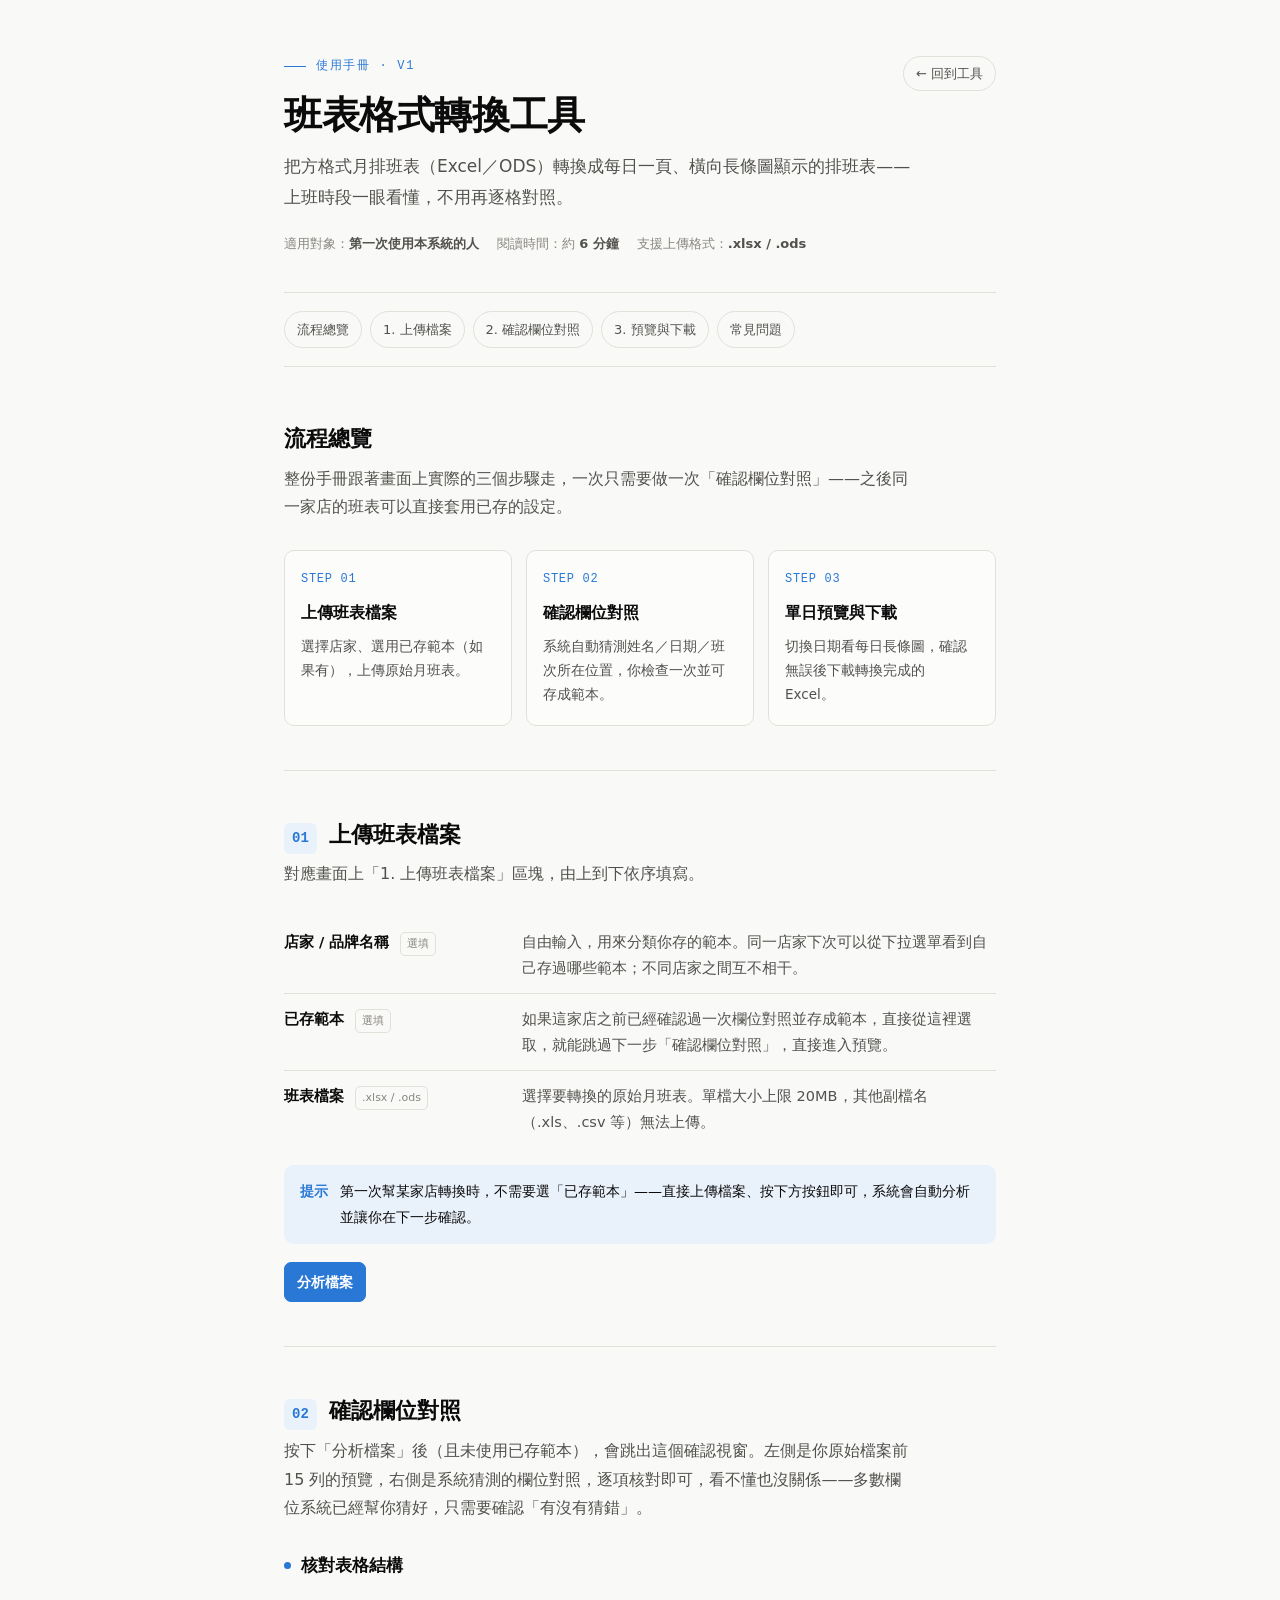
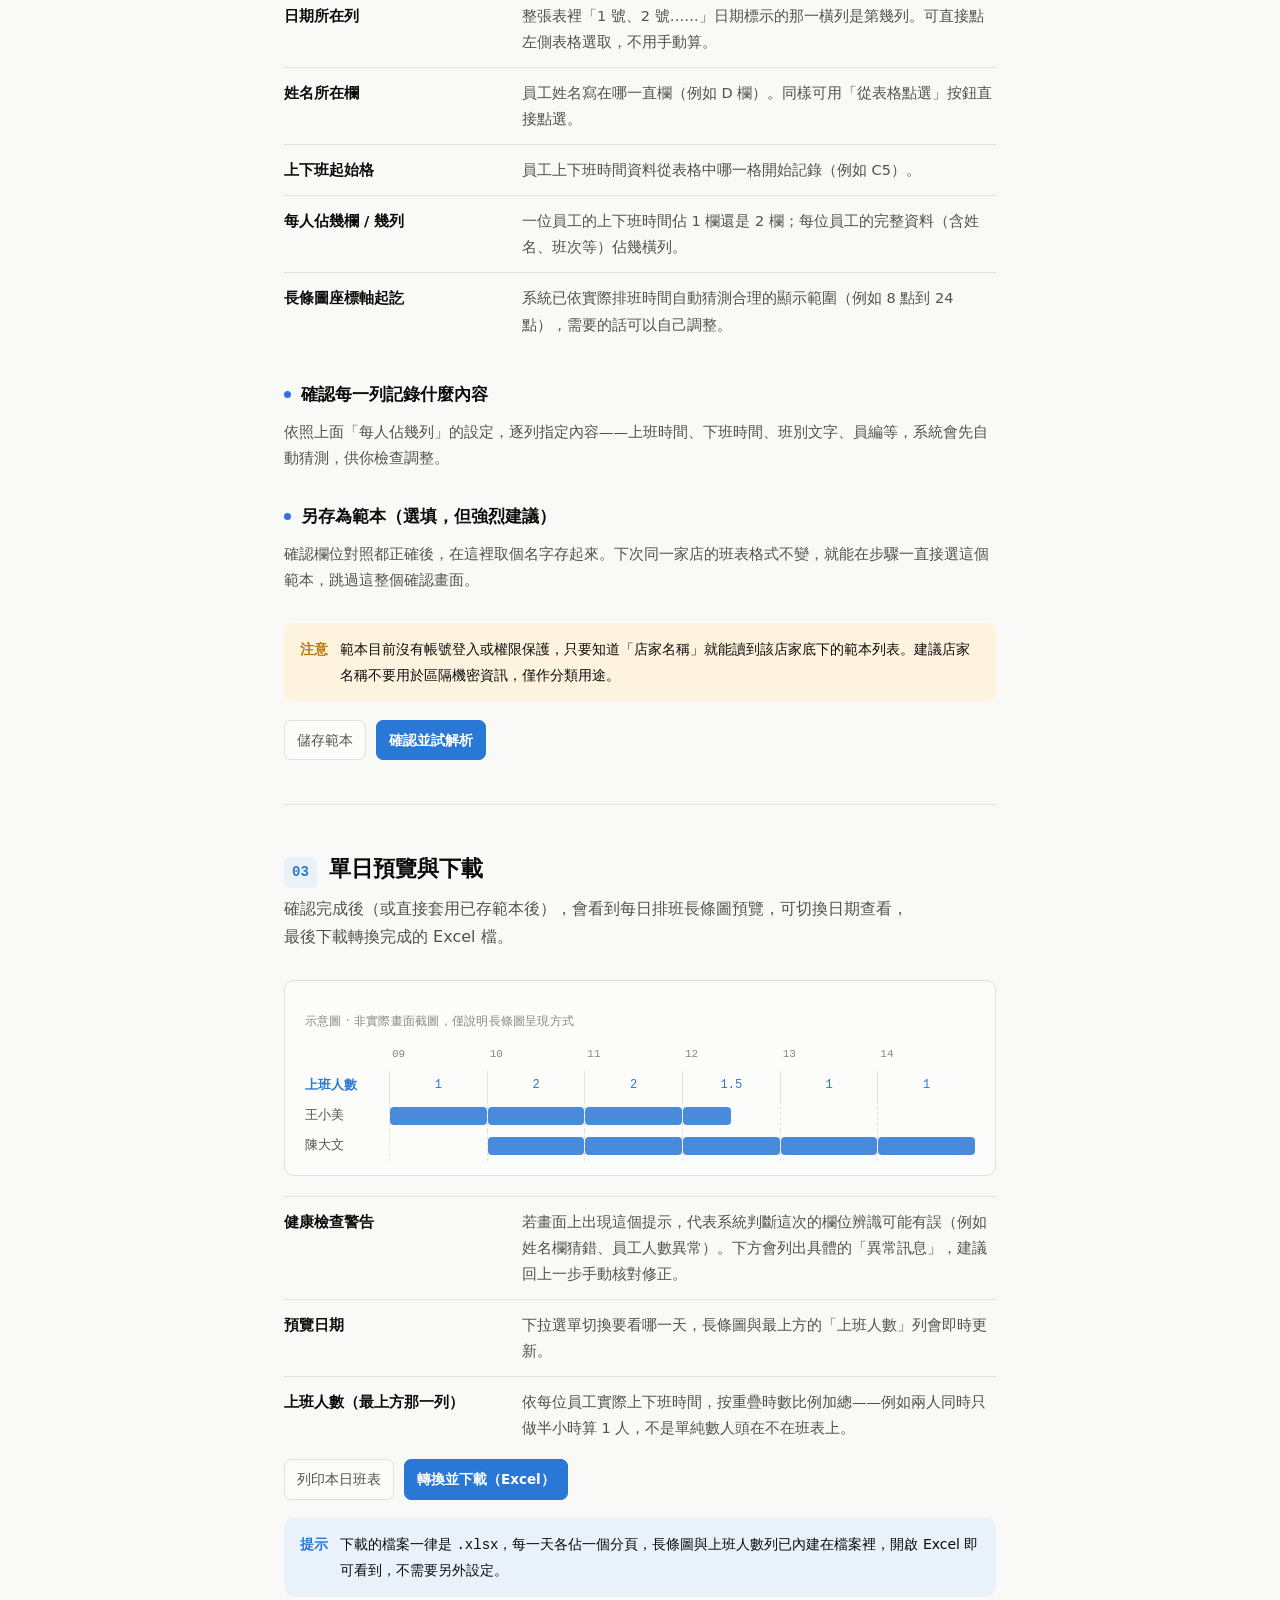
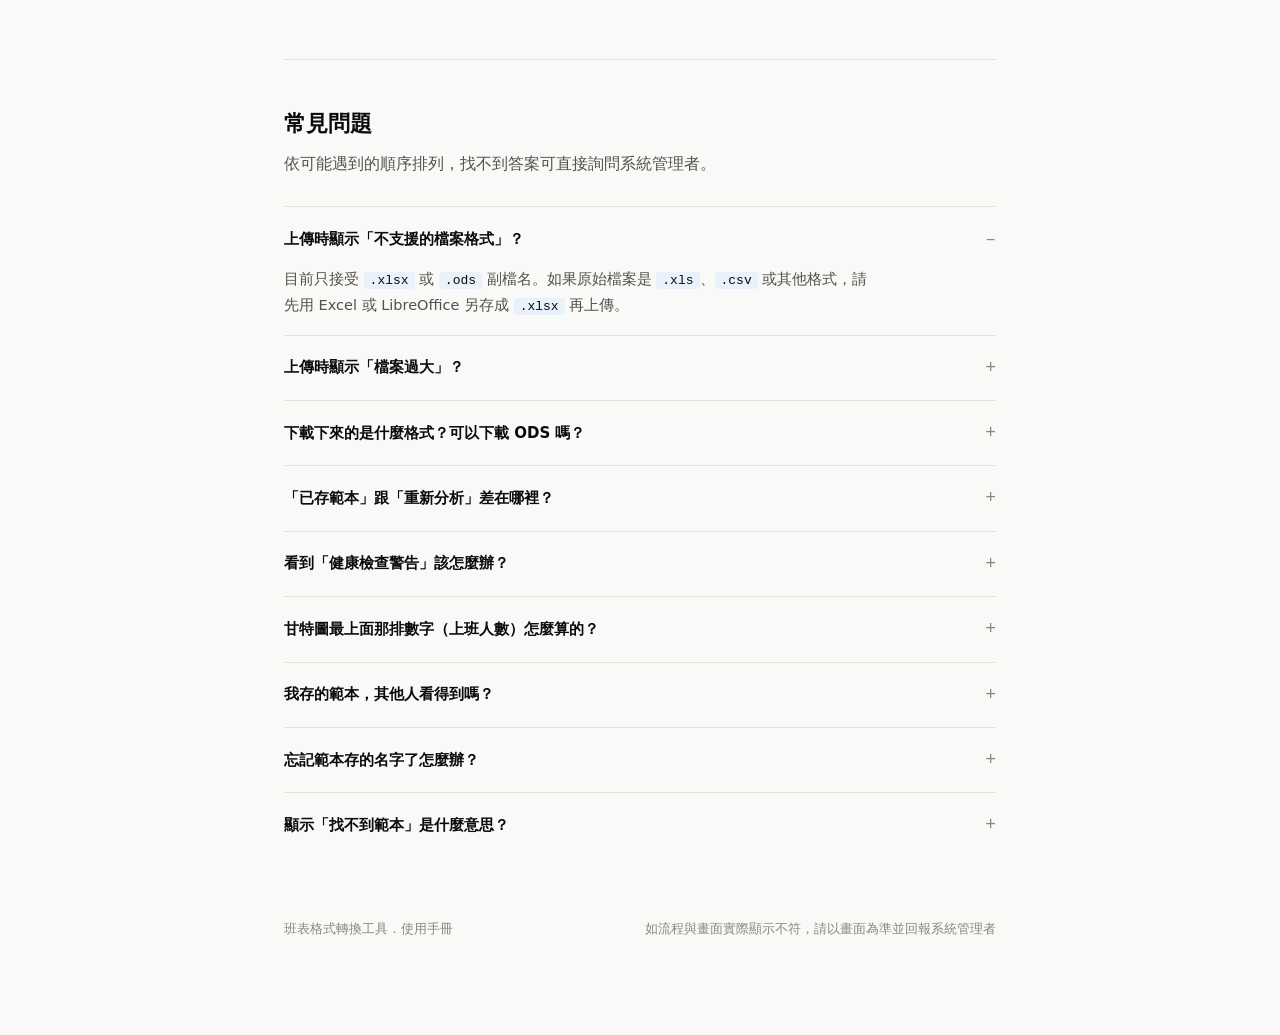
==== frontend/manual.html @ 9829813f "README 新增 Demo 與使用手冊按鍵，新增自架使用手冊頁面與 Render 部署設定 - frontend/manual.html：給第一次使用者的操作手冊，跟隨 FastAPI 靜態掛載一併" ====
<!DOCTYPE html>
<html lang="zh-Hant">
<head>
<meta charset="UTF-8">
<meta name="viewport" content="width=device-width, initial-scale=1.0">
<title>班表格式轉換工具｜使用手冊</title>
<style>
  :root{
    color-scheme: light;
    --paper:      #f9f9f7;
    --surface:    #fcfcfb;
    --ink:        #0b0b0b;
    --ink-soft:   #52514e;
    --muted:      #898781;
    --line:       #e1e0d9;
    --accent:     #2a78d6;
    --accent-ink: #ffffff;
    --accent-soft:#e9f1fb;
    --good:       #0ca30c;
    --warning:    #b9790a;
    --warning-bg: #fdf3de;
    --critical:   #d03b3b;
    --critical-bg:#fbe9e9;
    --radius: 10px;
  }
  @media (prefers-color-scheme: dark){
    :root:where(:not([data-theme="light"])){
      color-scheme: dark;
      --paper:      #0d0d0d;
      --surface:    #1a1a19;
      --ink:        #ffffff;
      --ink-soft:   #c3c2b7;
      --muted:      #898781;
      --line:       #2c2c2a;
      --accent:     #3987e5;
      --accent-ink: #0b0b0b;
      --accent-soft:rgba(57,135,229,0.14);
      --good:       #3fbf3f;
      --warning:    #e0ac4c;
      --warning-bg: rgba(224,172,76,0.12);
      --critical:   #e66767;
      --critical-bg:rgba(230,103,103,0.12);
    }
  }
  :root[data-theme="dark"]{
    color-scheme: dark;
    --paper:      #0d0d0d;
    --surface:    #1a1a19;
    --ink:        #ffffff;
    --ink-soft:   #c3c2b7;
    --muted:      #898781;
    --line:       #2c2c2a;
    --accent:     #3987e5;
    --accent-ink: #0b0b0b;
    --accent-soft:rgba(57,135,229,0.14);
    --good:       #3fbf3f;
    --warning:    #e0ac4c;
    --warning-bg: rgba(224,172,76,0.12);
    --critical:   #e66767;
    --critical-bg:rgba(230,103,103,0.12);
  }
  :root[data-theme="light"]{
    color-scheme: light;
  }

  *{ box-sizing: border-box; }
  html{ text-size-adjust: 100%; }
  body{
    margin: 0;
    background: var(--paper);
    color: var(--ink);
    font-family: system-ui, -apple-system, "PingFang TC", "Microsoft JhengHei", "Noto Sans TC", sans-serif;
    line-height: 1.8;
    -webkit-font-smoothing: antialiased;
  }
  .mono{
    font-family: ui-monospace, "SFMono-Regular", "Cascadia Mono", Consolas, monospace;
    font-variant-numeric: tabular-nums;
  }

  a{ color: var(--accent); }
  a:focus-visible, button:focus-visible, summary:focus-visible{
    outline: 2px solid var(--accent);
    outline-offset: 2px;
  }

  .wrap{
    max-width: 760px;
    margin: 0 auto;
    padding: 0 24px 96px;
  }

  /* ---------- Header ---------- */
  header.masthead{
    padding: 56px 0 36px;
    border-bottom: 1px solid var(--line);
  }
  .eyebrow{
    font-family: ui-monospace, "SFMono-Regular", "Cascadia Mono", Consolas, monospace;
    font-size: 12px;
    letter-spacing: 0.14em;
    text-transform: uppercase;
    color: var(--accent);
    display: flex;
    align-items: center;
    gap: 10px;
    margin: 0 0 14px;
  }
  .eyebrow::before{
    content: "";
    width: 22px; height: 1px;
    background: var(--accent);
    display: inline-block;
  }
  .back-link{
    font-size: 13px;
    text-decoration: none;
    color: var(--ink-soft);
    border: 1px solid var(--line);
    border-radius: 999px;
    padding: 5px 12px;
    margin-left: auto;
  }
  .back-link:hover{ border-color: var(--accent); color: var(--accent); }
  .eyebrow-row{ display:flex; align-items:center; }
  h1{
    font-size: clamp(28px, 5vw, 38px);
    line-height: 1.25;
    letter-spacing: -0.01em;
    margin: 0 0 12px;
    text-wrap: balance;
  }
  .lede{
    font-size: 17px;
    color: var(--ink-soft);
    max-width: 58ch;
    margin: 0;
  }
  .meta-row{
    display: flex; flex-wrap: wrap; gap: 8px 18px;
    margin-top: 20px;
    font-size: 13px;
    color: var(--muted);
  }
  .meta-row span b{ color: var(--ink-soft); font-weight: 600; }

  /* ---------- quick nav ---------- */
  nav.quicknav{
    display: flex; flex-wrap: wrap; gap: 8px;
    padding: 18px 0;
    border-bottom: 1px solid var(--line);
    margin-bottom: 8px;
  }
  nav.quicknav a{
    font-size: 13px;
    text-decoration: none;
    color: var(--ink-soft);
    padding: 6px 12px;
    border: 1px solid var(--line);
    border-radius: 999px;
  }
  nav.quicknav a:hover{ border-color: var(--accent); color: var(--accent); }

  section{ padding: 44px 0; border-bottom: 1px solid var(--line); }
  section:last-of-type{ border-bottom: none; }

  h2.sec-title{
    display: flex; align-items: baseline; gap: 12px;
    font-size: 22px;
    margin: 0 0 6px;
  }
  h2.sec-title .num{
    font-family: ui-monospace, "SFMono-Regular", "Cascadia Mono", Consolas, monospace;
    font-size: 14px;
    color: var(--accent);
    background: var(--accent-soft);
    border-radius: 6px;
    padding: 3px 8px;
  }
  .sec-desc{ color: var(--ink-soft); margin: 0 0 28px; max-width: 62ch; }

  /* ---------- overview cards ---------- */
  .overview-grid{
    display: grid;
    grid-template-columns: repeat(3, 1fr);
    gap: 14px;
  }
  @media (max-width: 640px){ .overview-grid{ grid-template-columns: 1fr; } }
  .ov-card{
    background: var(--surface);
    border: 1px solid var(--line);
    border-radius: var(--radius);
    padding: 18px 16px;
  }
  .ov-card .step-badge{
    font-family: ui-monospace, "SFMono-Regular", "Cascadia Mono", Consolas, monospace;
    font-size: 12px;
    color: var(--accent);
    letter-spacing: 0.06em;
  }
  .ov-card h3{ font-size: 16px; margin: 8px 0 6px; }
  .ov-card p{ font-size: 13.5px; color: var(--ink-soft); margin: 0; }
  .ov-card .arrow{ color: var(--muted); }

  /* ---------- steps ---------- */
  .step-block{ margin-bottom: 30px; }
  .step-block:last-child{ margin-bottom: 0; }
  .step-block h3{
    display:flex; align-items:center; gap:10px;
    font-size: 16.5px; margin: 0 0 10px;
  }
  .step-block h3 .dot{
    width: 7px; height: 7px; border-radius: 50%;
    background: var(--accent); flex: none;
  }

  .field-note{
    display: grid;
    grid-template-columns: 220px 1fr;
    gap: 4px 18px;
    padding: 12px 0;
    border-top: 1px solid var(--line);
    font-size: 14.5px;
  }
  .field-note:first-of-type{ border-top: none; }
  .field-note .fname{
    font-weight: 600;
    color: var(--ink);
  }
  .field-note .fname .tag{
    display: inline-block;
    font-size: 11px;
    font-weight: 500;
    color: var(--muted);
    border: 1px solid var(--line);
    border-radius: 5px;
    padding: 1px 6px;
    margin-left: 6px;
  }
  .field-note .fdesc{ color: var(--ink-soft); }
  @media (max-width: 560px){
    .field-note{ grid-template-columns: 1fr; }
  }

  .callout{
    display: flex; gap: 12px;
    padding: 14px 16px;
    border-radius: var(--radius);
    font-size: 14px;
    margin: 18px 0;
  }
  .callout .mark{ font-weight: 700; flex: none; }
  .callout.tip{ background: var(--accent-soft); color: var(--ink); }
  .callout.tip .mark{ color: var(--accent); }
  .callout.warn{ background: var(--warning-bg); color: var(--ink); }
  .callout.warn .mark{ color: var(--warning); }

  button.fake, select.fake, input.fake{
    all: unset;
    box-sizing: border-box;
    display: inline-flex; align-items: center;
    font: inherit; font-size: 13.5px;
    padding: 7px 12px;
    border-radius: 7px;
    border: 1px solid var(--line);
    background: var(--surface);
    color: var(--ink-soft);
  }
  button.fake.primary{
    background: var(--accent); color: var(--accent-ink);
    border-color: var(--accent);
    font-weight: 600;
  }

  /* ---------- mini gantt schematic ---------- */
  .gantt-demo{
    background: var(--surface);
    border: 1px solid var(--line);
    border-radius: var(--radius);
    padding: 18px 20px 14px;
    margin: 8px 0 20px;
    overflow-x: auto;
  }
  .gantt-demo .cap{
    font-size: 12px; color: var(--muted); margin-bottom: 12px;
    letter-spacing: 0.02em;
  }
  .gantt-row{
    display: grid;
    grid-template-columns: 84px repeat(6, 1fr);
    align-items: center;
    height: 30px;
    min-width: 480px;
  }
  .gantt-row .glabel{
    font-size: 12.5px; color: var(--ink-soft);
  }
  .gantt-row.headcount .glabel{ color: var(--accent); font-weight: 600; }
  .gantt-row .gcell{
    position: relative;
    height: 100%;
    border-left: 1px dashed var(--line);
    font-family: ui-monospace, "SFMono-Regular", "Cascadia Mono", Consolas, monospace;
    font-variant-numeric: tabular-nums;
  }
  .gantt-row.headcount .gcell{
    display: flex; align-items: center; justify-content: center;
    font-size: 12px; color: var(--accent); border-left-style: solid;
  }
  .gantt-row .bar{
    position: absolute; top: 6px; bottom: 6px;
    background: var(--accent);
    border-radius: 4px;
    opacity: 0.85;
  }
  .gantt-hours{
    display: grid;
    grid-template-columns: 84px repeat(6, 1fr);
    min-width: 480px;
    font-size: 11px; color: var(--muted);
    padding-bottom: 6px;
    font-family: ui-monospace, "SFMono-Regular", "Cascadia Mono", Consolas, monospace;
  }
  .gantt-hours span{ border-left: 1px dashed transparent; padding-left: 2px; }

  /* ---------- faq ---------- */
  details.faq{
    border-top: 1px solid var(--line);
    padding: 16px 0;
  }
  details.faq:last-child{ padding-bottom: 0; }
  details.faq summary{
    cursor: pointer;
    list-style: none;
    display: flex; justify-content: space-between; align-items: center;
    gap: 16px;
    font-size: 15px; font-weight: 600;
  }
  details.faq summary::-webkit-details-marker{ display:none; }
  details.faq summary::after{
    content: "+";
    font-family: ui-monospace, monospace;
    font-weight: 400;
    color: var(--muted);
    font-size: 18px;
    flex: none;
  }
  details.faq[open] summary::after{ content: "–"; }
  details.faq .a{
    color: var(--ink-soft);
    font-size: 14.5px;
    margin-top: 10px;
    max-width: 64ch;
  }
  details.faq .a code{
    font-family: ui-monospace, "SFMono-Regular", "Cascadia Mono", Consolas, monospace;
    background: var(--accent-soft);
    color: var(--ink);
    padding: 1px 6px;
    border-radius: 4px;
    font-size: 13px;
  }

  footer{
    padding: 32px 0 0;
    font-size: 12.5px;
    color: var(--muted);
    display: flex; justify-content: space-between; gap: 12px; flex-wrap: wrap;
  }

  @media (prefers-reduced-motion: no-preference){
    section{ scroll-margin-top: 12px; }
  }
</style>
</head>
<body>

<div class="wrap">

  <header class="masthead">
    <div class="eyebrow-row">
      <p class="eyebrow">使用手冊 · v1</p>
      <a class="back-link" href="/">← 回到工具</a>
    </div>
    <h1>班表格式轉換工具</h1>
    <p class="lede">把方格式月排班表（Excel／ODS）轉換成每日一頁、橫向長條圖顯示的排班表——上班時段一眼看懂，不用再逐格對照。</p>
    <div class="meta-row">
      <span>適用對象：<b>第一次使用本系統的人</b></span>
      <span>閱讀時間：約 <b>6 分鐘</b></span>
      <span>支援上傳格式：<b>.xlsx / .ods</b></span>
    </div>
  </header>

  <nav class="quicknav">
    <a href="#overview">流程總覽</a>
    <a href="#step1">1. 上傳檔案</a>
    <a href="#step2">2. 確認欄位對照</a>
    <a href="#step3">3. 預覽與下載</a>
    <a href="#faq">常見問題</a>
  </nav>

  <section id="overview">
    <h2 class="sec-title">流程總覽</h2>
    <p class="sec-desc">整份手冊跟著畫面上實際的三個步驟走，一次只需要做一次「確認欄位對照」——之後同一家店的班表可以直接套用已存的設定。</p>
    <div class="overview-grid">
      <div class="ov-card">
        <div class="step-badge">STEP 01</div>
        <h3>上傳班表檔案</h3>
        <p>選擇店家、選用已存範本（如果有），上傳原始月班表。</p>
      </div>
      <div class="ov-card">
        <div class="step-badge">STEP 02</div>
        <h3>確認欄位對照</h3>
        <p>系統自動猜測姓名／日期／班次所在位置，你檢查一次並可存成範本。</p>
      </div>
      <div class="ov-card">
        <div class="step-badge">STEP 03</div>
        <h3>單日預覽與下載</h3>
        <p>切換日期看每日長條圖，確認無誤後下載轉換完成的 Excel。</p>
      </div>
    </div>
  </section>

  <section id="step1">
    <h2 class="sec-title"><span class="num">01</span>上傳班表檔案</h2>
    <p class="sec-desc">對應畫面上「1. 上傳班表檔案」區塊，由上到下依序填寫。</p>

    <div class="field-note">
      <div class="fname">店家 / 品牌名稱 <span class="tag">選填</span></div>
      <div class="fdesc">自由輸入，用來分類你存的範本。同一店家下次可以從下拉選單看到自己存過哪些範本；不同店家之間互不相干。</div>
    </div>
    <div class="field-note">
      <div class="fname">已存範本 <span class="tag">選填</span></div>
      <div class="fdesc">如果這家店之前已經確認過一次欄位對照並存成範本，直接從這裡選取，就能跳過下一步「確認欄位對照」，直接進入預覽。</div>
    </div>
    <div class="field-note">
      <div class="fname">班表檔案 <span class="tag">.xlsx / .ods</span></div>
      <div class="fdesc">選擇要轉換的原始月班表。單檔大小上限 20MB，其他副檔名（.xls、.csv 等）無法上傳。</div>
    </div>

    <div class="callout tip">
      <span class="mark">提示</span>
      <span>第一次幫某家店轉換時，不需要選「已存範本」——直接上傳檔案、按下方按鈕即可，系統會自動分析並讓你在下一步確認。</span>
    </div>

    <div style="display:flex; gap:10px; flex-wrap:wrap;">
      <button class="fake primary" type="button">分析檔案</button>
    </div>
  </section>

  <section id="step2">
    <h2 class="sec-title"><span class="num">02</span>確認欄位對照</h2>
    <p class="sec-desc">按下「分析檔案」後（且未使用已存範本），會跳出這個確認視窗。左側是你原始檔案前 15 列的預覽，右側是系統猜測的欄位對照，逐項核對即可，看不懂也沒關係——多數欄位系統已經幫你猜好，只需要確認「有沒有猜錯」。</p>

    <div class="step-block">
      <h3><span class="dot"></span>核對表格結構</h3>
      <div class="field-note">
        <div class="fname">日期所在列</div>
        <div class="fdesc">整張表裡「1 號、2 號……」日期標示的那一橫列是第幾列。可直接點左側表格選取，不用手動算。</div>
      </div>
      <div class="field-note">
        <div class="fname">姓名所在欄</div>
        <div class="fdesc">員工姓名寫在哪一直欄（例如 D 欄）。同樣可用「從表格點選」按鈕直接點選。</div>
      </div>
      <div class="field-note">
        <div class="fname">上下班起始格</div>
        <div class="fdesc">員工上下班時間資料從表格中哪一格開始記錄（例如 C5）。</div>
      </div>
      <div class="field-note">
        <div class="fname">每人佔幾欄 / 幾列</div>
        <div class="fdesc">一位員工的上下班時間佔 1 欄還是 2 欄；每位員工的完整資料（含姓名、班次等）佔幾橫列。</div>
      </div>
      <div class="field-note">
        <div class="fname">長條圖座標軸起訖</div>
        <div class="fdesc">系統已依實際排班時間自動猜測合理的顯示範圍（例如 8 點到 24 點），需要的話可以自己調整。</div>
      </div>
    </div>

    <div class="step-block">
      <h3><span class="dot"></span>確認每一列記錄什麼內容</h3>
      <p style="color:var(--ink-soft); font-size:14.5px; margin:0 0 10px;">依照上面「每人佔幾列」的設定，逐列指定內容——上班時間、下班時間、班別文字、員編等，系統會先自動猜測，供你檢查調整。</p>
    </div>

    <div class="step-block">
      <h3><span class="dot"></span>另存為範本（選填，但強烈建議）</h3>
      <p style="color:var(--ink-soft); font-size:14.5px; margin:0 0 10px;">確認欄位對照都正確後，在這裡取個名字存起來。下次同一家店的班表格式不變，就能在步驟一直接選這個範本，跳過這整個確認畫面。</p>
    </div>

    <div class="callout warn">
      <span class="mark">注意</span>
      <span>範本目前沒有帳號登入或權限保護，只要知道「店家名稱」就能讀到該店家底下的範本列表。建議店家名稱不要用於區隔機密資訊，僅作分類用途。</span>
    </div>

    <div style="display:flex; gap:10px; flex-wrap:wrap;">
      <button class="fake" type="button">儲存範本</button>
      <button class="fake primary" type="button">確認並試解析</button>
    </div>
  </section>

  <section id="step3">
    <h2 class="sec-title"><span class="num">03</span>單日預覽與下載</h2>
    <p class="sec-desc">確認完成後（或直接套用已存範本後），會看到每日排班長條圖預覽，可切換日期查看，最後下載轉換完成的 Excel 檔。</p>

    <div class="gantt-demo">
      <p class="cap">示意圖 · 非實際畫面截圖，僅說明長條圖呈現方式</p>
      <div class="gantt-hours">
        <span></span><span>09</span><span>10</span><span>11</span><span>12</span><span>13</span><span>14</span>
      </div>
      <div class="gantt-row headcount">
        <div class="glabel">上班人數</div>
        <div class="gcell">1</div>
        <div class="gcell">2</div>
        <div class="gcell">2</div>
        <div class="gcell">1.5</div>
        <div class="gcell">1</div>
        <div class="gcell">1</div>
      </div>
      <div class="gantt-row">
        <div class="glabel">王小美</div>
        <div class="gcell"><div class="bar" style="left:0; right:0;"></div></div>
        <div class="gcell"><div class="bar" style="left:0; right:0;"></div></div>
        <div class="gcell"><div class="bar" style="left:0; right:0;"></div></div>
        <div class="gcell"><div class="bar" style="left:0; right:50%;"></div></div>
        <div class="gcell"></div>
        <div class="gcell"></div>
      </div>
      <div class="gantt-row">
        <div class="glabel">陳大文</div>
        <div class="gcell"></div>
        <div class="gcell"><div class="bar" style="left:0; right:0;"></div></div>
        <div class="gcell"><div class="bar" style="left:0; right:0;"></div></div>
        <div class="gcell"><div class="bar" style="left:0; right:0;"></div></div>
        <div class="gcell"><div class="bar" style="left:0; right:0;"></div></div>
        <div class="gcell"><div class="bar" style="left:0; right:0;"></div></div>
      </div>
    </div>

    <div class="field-note">
      <div class="fname">健康檢查警告</div>
      <div class="fdesc">若畫面上出現這個提示，代表系統判斷這次的欄位辨識可能有誤（例如姓名欄猜錯、員工人數異常）。下方會列出具體的「異常訊息」，建議回上一步手動核對修正。</div>
    </div>
    <div class="field-note">
      <div class="fname">預覽日期</div>
      <div class="fdesc">下拉選單切換要看哪一天，長條圖與最上方的「上班人數」列會即時更新。</div>
    </div>
    <div class="field-note">
      <div class="fname">上班人數（最上方那一列）</div>
      <div class="fdesc">依每位員工實際上下班時間，按重疊時數比例加總——例如兩人同時只做半小時算 1 人，不是單純數人頭在不在班表上。</div>
    </div>

    <div style="display:flex; gap:10px; flex-wrap:wrap; margin-top:6px;">
      <button class="fake" type="button">列印本日班表</button>
      <button class="fake primary" type="button">轉換並下載（Excel）</button>
    </div>

    <div class="callout tip">
      <span class="mark">提示</span>
      <span>下載的檔案一律是 <span class="mono">.xlsx</span>，每一天各佔一個分頁，長條圖與上班人數列已內建在檔案裡，開啟 Excel 即可看到，不需要另外設定。</span>
    </div>
  </section>

  <section id="faq">
    <h2 class="sec-title">常見問題</h2>
    <p class="sec-desc">依可能遇到的順序排列，找不到答案可直接詢問系統管理者。</p>

    <details class="faq" open>
      <summary>上傳時顯示「不支援的檔案格式」？</summary>
      <div class="a">目前只接受 <code>.xlsx</code> 或 <code>.ods</code> 副檔名。如果原始檔案是 <code>.xls</code>、<code>.csv</code> 或其他格式，請先用 Excel 或 LibreOffice 另存成 <code>.xlsx</code> 再上傳。</div>
    </details>
    <details class="faq">
      <summary>上傳時顯示「檔案過大」？</summary>
      <div class="a">單一檔案上限 20MB。若班表檔案內含大量圖片或格式化資料導致超過限制，可嘗試另存新檔清除多餘格式後再上傳。</div>
    </details>
    <details class="faq">
      <summary>下載下來的是什麼格式？可以下載 ODS 嗎？</summary>
      <div class="a">下載一律是 <code>.xlsx</code>（Excel）。即使原始上傳的是 <code>.ods</code>，轉換後也只提供 Excel 格式，目前不提供 ODS 輸出。</div>
    </details>
    <details class="faq">
      <summary>「已存範本」跟「重新分析」差在哪裡？</summary>
      <div class="a">選「已存範本」：直接套用之前存過的欄位設定，跳過確認畫面，直接進到長條圖預覽。不選範本：系統會重新自動猜測一次欄位配置，讓你在確認視窗核對、調整後才進到預覽——適合第一次上傳某家店的班表，或表格格式已經改變的情況。</div>
    </details>
    <details class="faq">
      <summary>看到「健康檢查警告」該怎麼辦？</summary>
      <div class="a">代表系統自動判斷這次解析結果可能不正確。畫面上「異常訊息」清單會列出具體原因（例如某些員工的班次辨識異常），建議回到「確認欄位對照」畫面手動核對後，重新另存一次範本。</div>
    </details>
    <details class="faq">
      <summary>甘特圖最上面那排數字（上班人數）怎麼算的？</summary>
      <div class="a">按每位員工在該小時內「實際重疊的時數比例」加總，不是單純數當時有幾個人排班。例如某小時只有一人做滿整小時、另一人只做半小時，這一格會顯示 <code>1.5</code>；若剛好是偶數位員工各做半小時，加總後可能又變回整數，這是正常的數學結果。</div>
    </details>
    <details class="faq">
      <summary>我存的範本，其他人看得到嗎？</summary>
      <div class="a">目前範本沒有帳號登入或權限驗證機制：只要知道你輸入的「店家 / 品牌名稱」，就能看到該分類下所有已存範本。目前僅建議內部使用，店家名稱請勿當作機密識別碼使用。</div>
    </details>
    <details class="faq">
      <summary>忘記範本存的名字了怎麼辦？</summary>
      <div class="a">不需要記住確切名稱。回到上傳頁，輸入同樣的「店家 / 品牌名稱」，「已存範本」下拉選單就會列出該店家底下所有已存範本供你選取。</div>
    </details>
    <details class="faq">
      <summary>顯示「找不到範本」是什麼意思？</summary>
      <div class="a">通常是店家名稱打錯字，或該範本已被刪除。請一律透過下拉選單選取範本，避免手動輸入名稱或編號造成打字誤差。</div>
    </details>
  </section>

  <footer>
    <span>班表格式轉換工具．使用手冊</span>
    <span>如流程與畫面實際顯示不符，請以畫面為準並回報系統管理者</span>
  </footer>

</div>
</body>
</html>
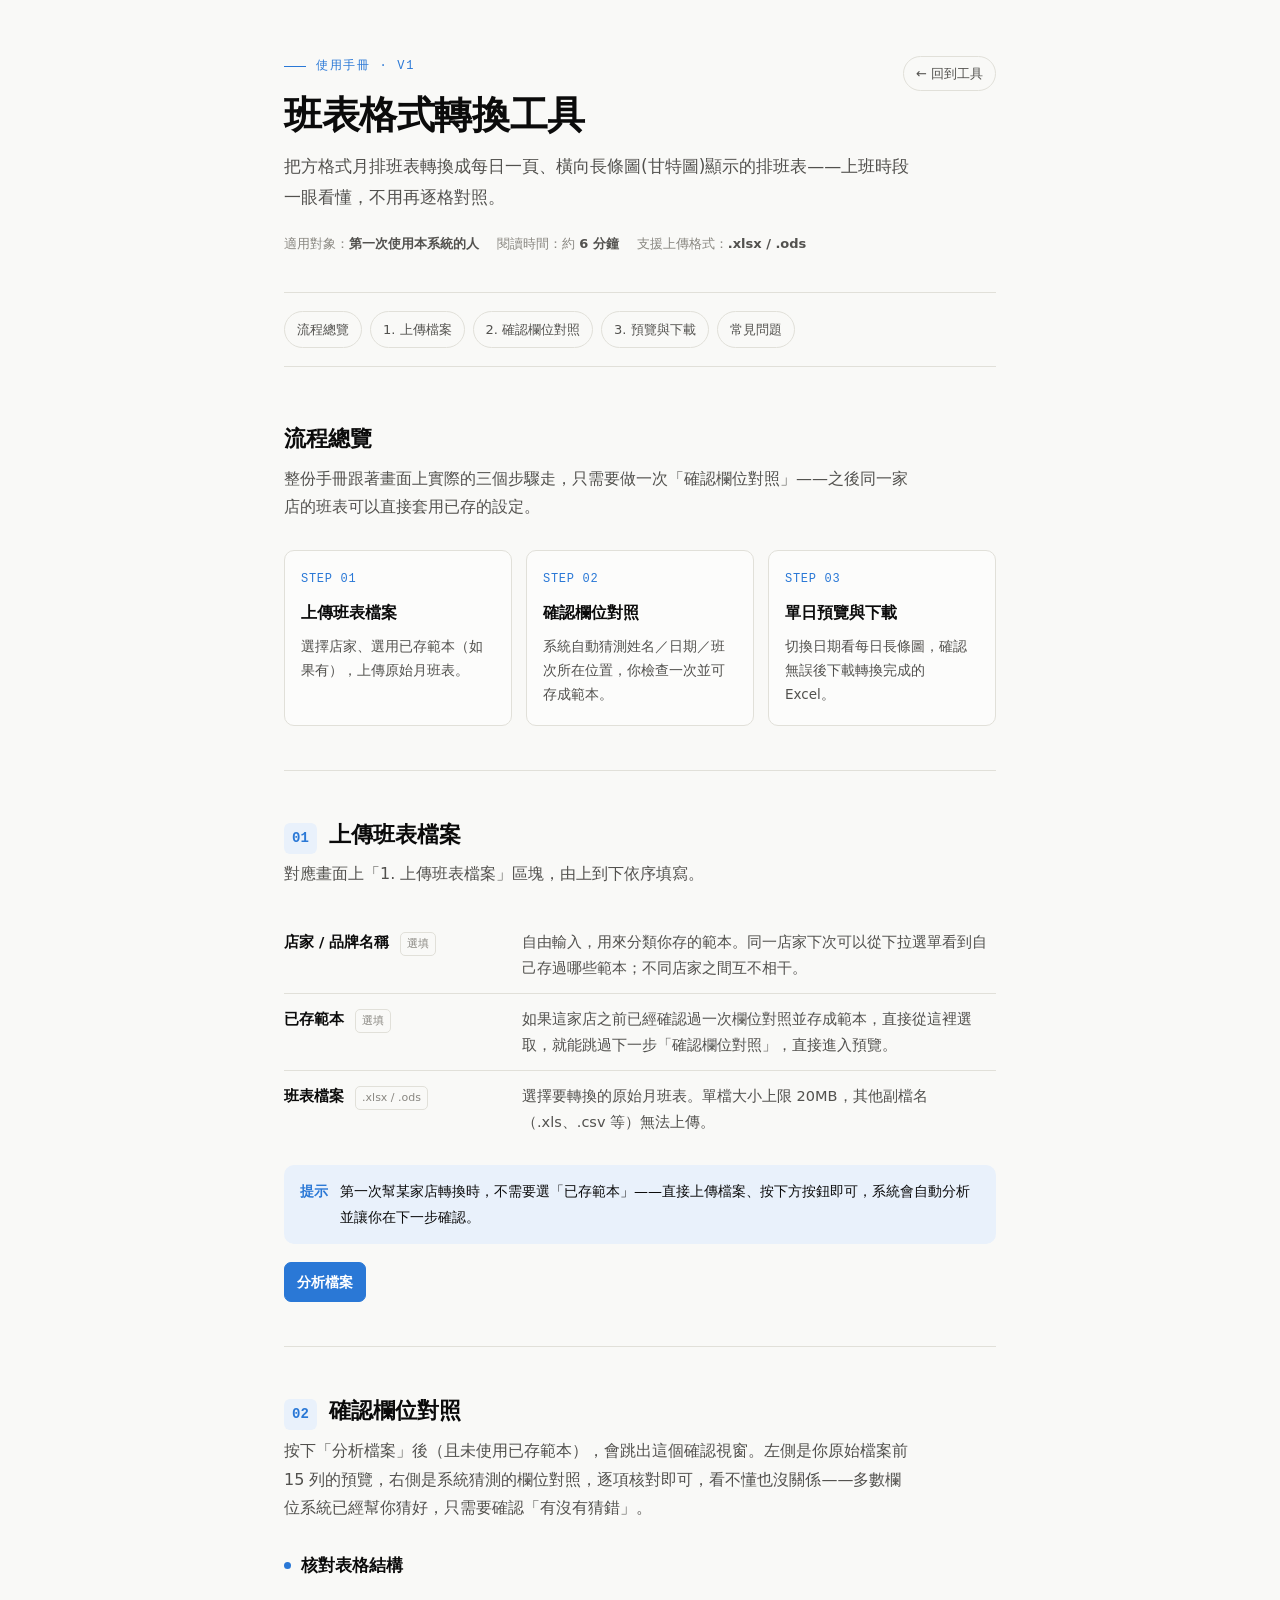
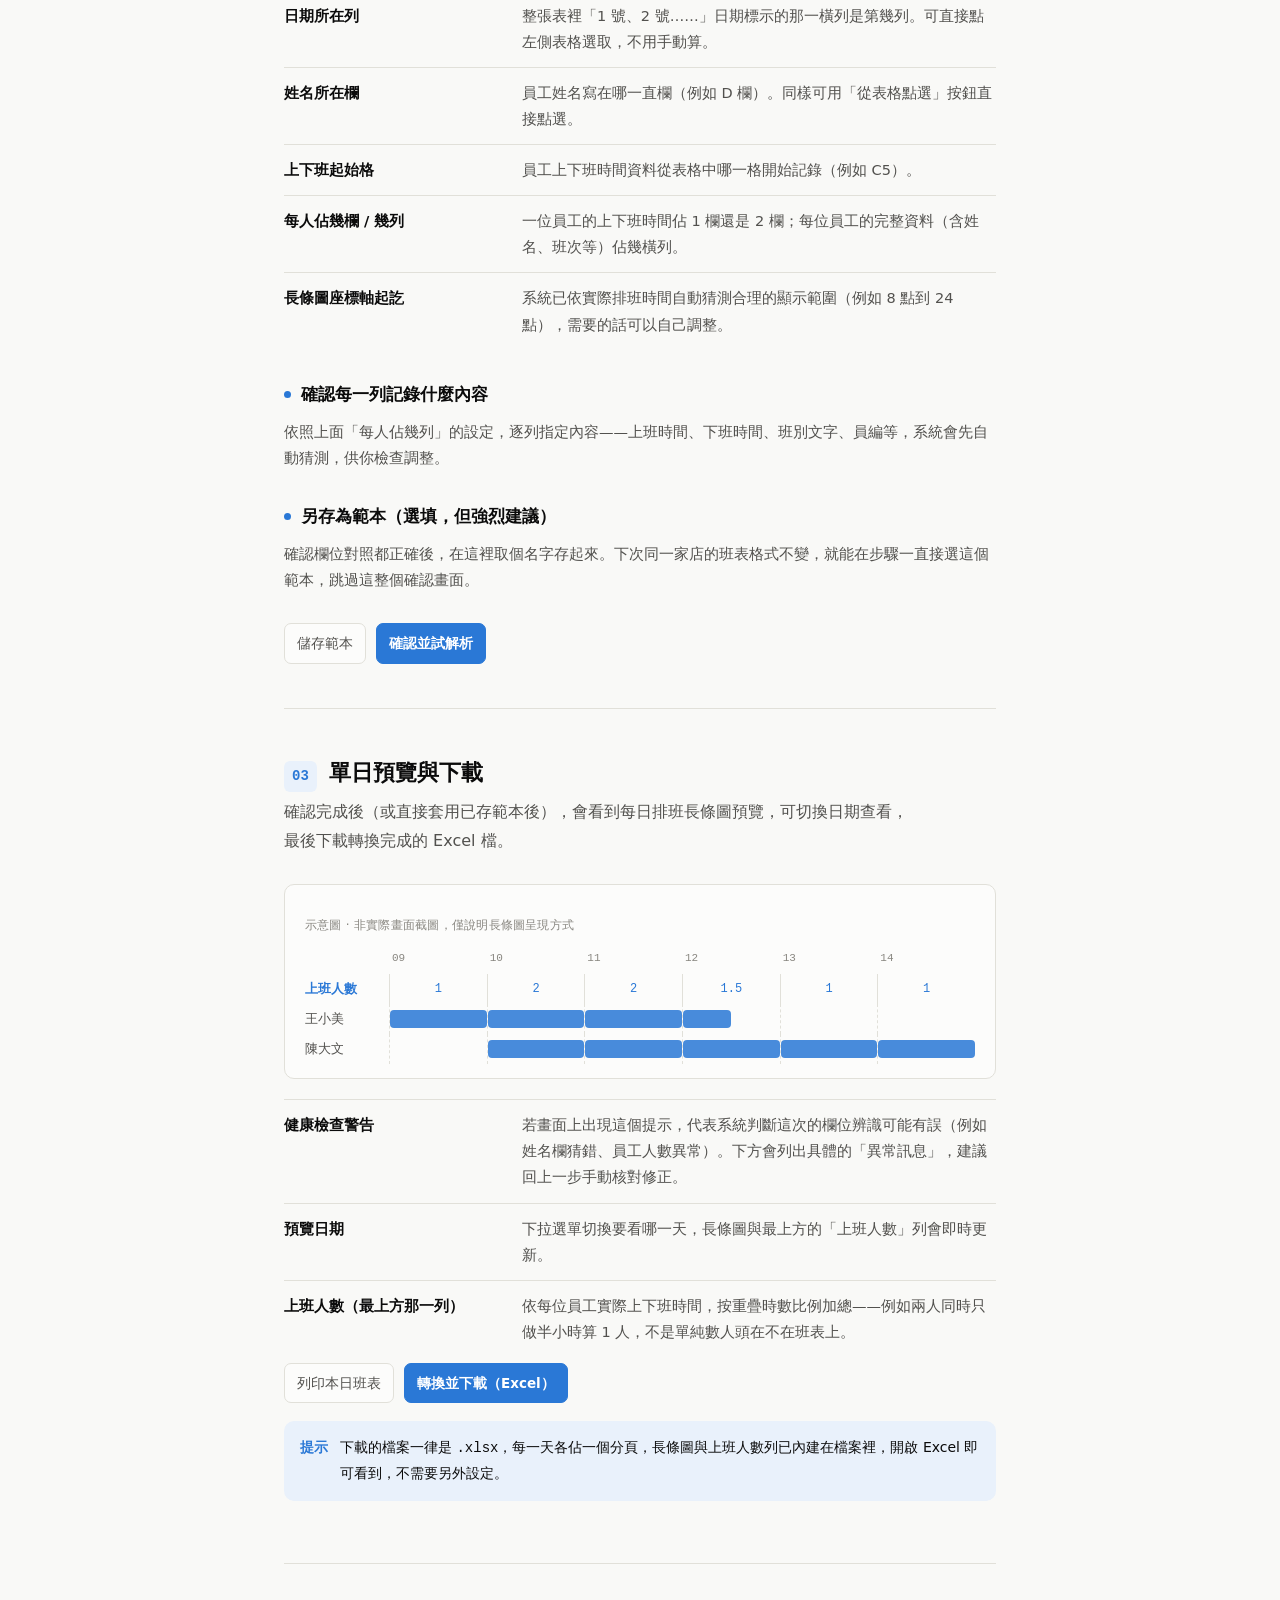
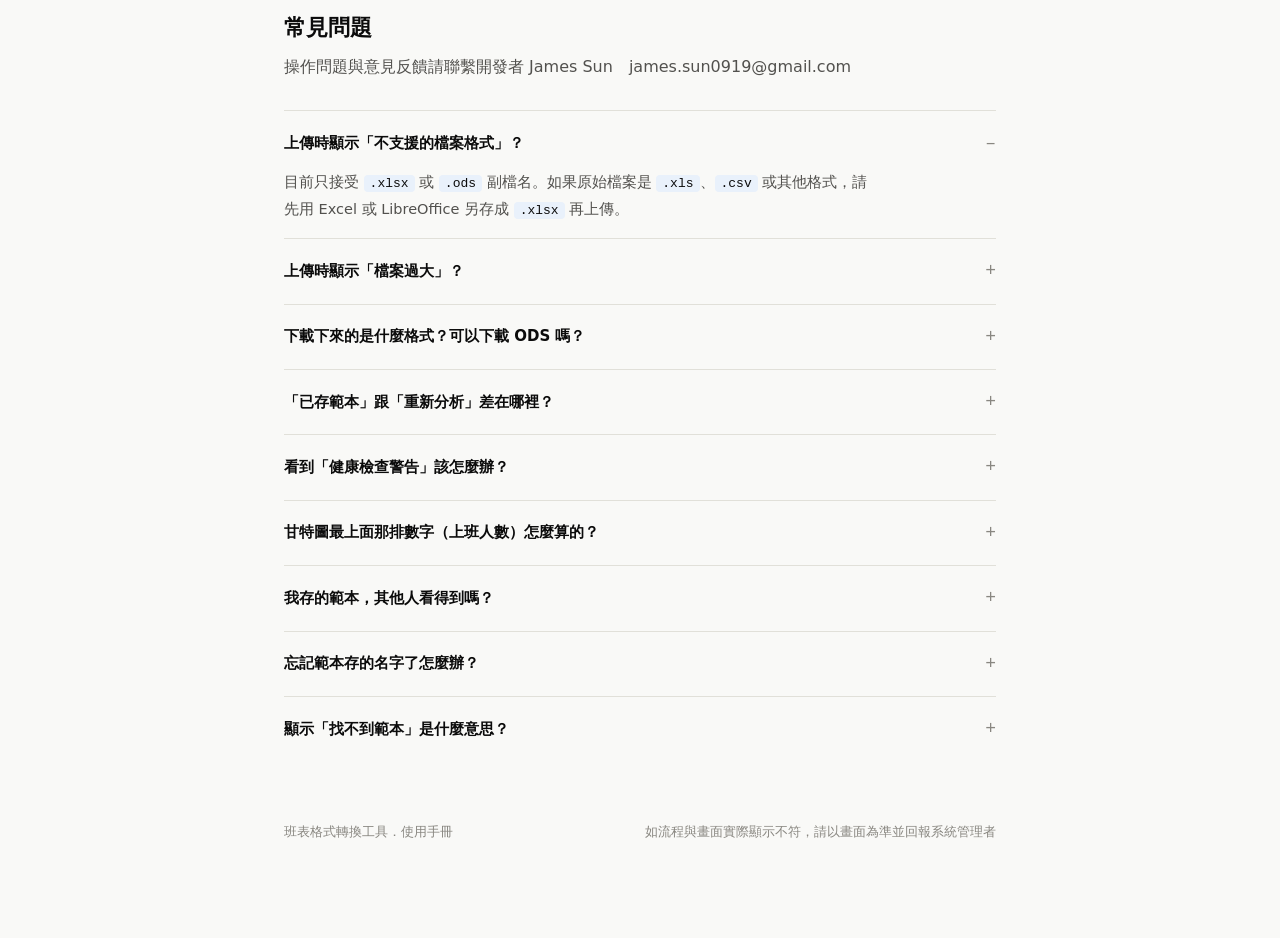
==== commit 37d42962: "新增受測者上傳新樣本自動存檔進 pending_samples/ 功能，使用手冊版面文字修正四項 - backend/main.py：上傳端點共用檔案入口新增檔名去重檢查，新樣本寫入 pending_" ====
--- a/frontend/manual.html
+++ b/frontend/manual.html
@@ -383,7 +383,7 @@
       <a class="back-link" href="/">← 回到工具</a>
     </div>
     <h1>班表格式轉換工具</h1>
-    <p class="lede">把方格式月排班表（Excel／ODS）轉換成每日一頁、橫向長條圖顯示的排班表——上班時段一眼看懂，不用再逐格對照。</p>
+    <p class="lede">把方格式月排班表轉換成每日一頁、橫向長條圖(甘特圖)顯示的排班表——上班時段一眼看懂，不用再逐格對照。</p>
     <div class="meta-row">
       <span>適用對象：<b>第一次使用本系統的人</b></span>
       <span>閱讀時間：約 <b>6 分鐘</b></span>
@@ -401,7 +401,7 @@
 
   <section id="overview">
     <h2 class="sec-title">流程總覽</h2>
-    <p class="sec-desc">整份手冊跟著畫面上實際的三個步驟走，一次只需要做一次「確認欄位對照」——之後同一家店的班表可以直接套用已存的設定。</p>
+    <p class="sec-desc">整份手冊跟著畫面上實際的三個步驟走，只需要做一次「確認欄位對照」——之後同一家店的班表可以直接套用已存的設定。</p>
     <div class="overview-grid">
       <div class="ov-card">
         <div class="step-badge">STEP 01</div>
@@ -484,11 +484,6 @@
     <div class="step-block">
       <h3><span class="dot"></span>另存為範本（選填，但強烈建議）</h3>
       <p style="color:var(--ink-soft); font-size:14.5px; margin:0 0 10px;">確認欄位對照都正確後，在這裡取個名字存起來。下次同一家店的班表格式不變，就能在步驟一直接選這個範本，跳過這整個確認畫面。</p>
-    </div>
-
-    <div class="callout warn">
-      <span class="mark">注意</span>
-      <span>範本目前沒有帳號登入或權限保護，只要知道「店家名稱」就能讀到該店家底下的範本列表。建議店家名稱不要用於區隔機密資訊，僅作分類用途。</span>
     </div>
 
     <div style="display:flex; gap:10px; flex-wrap:wrap;">
@@ -561,7 +556,7 @@
 
   <section id="faq">
     <h2 class="sec-title">常見問題</h2>
-    <p class="sec-desc">依可能遇到的順序排列，找不到答案可直接詢問系統管理者。</p>
+    <p class="sec-desc">操作問題與意見反饋請聯繫開發者 James Sun　james.sun0919@gmail.com</p>
 
     <details class="faq" open>
       <summary>上傳時顯示「不支援的檔案格式」？</summary>
